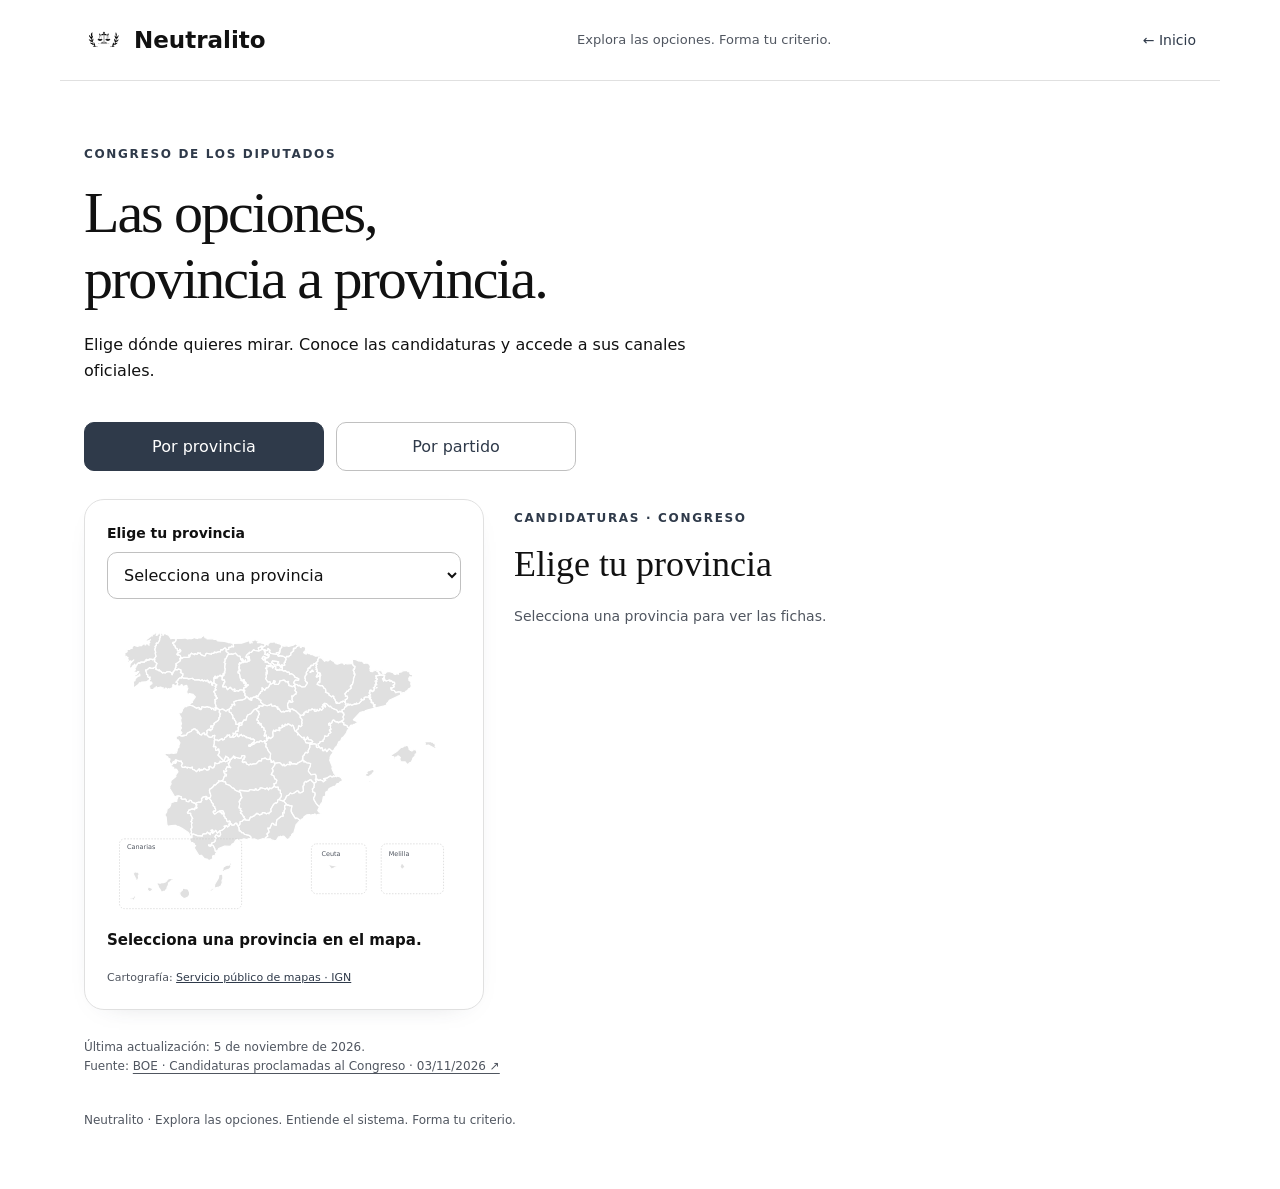
==== candidaturas/index.html @ b227cdcc "Añade candidaturas proclamadas al Congreso y acceso desde Inicio" ====
<!doctype html>
<html lang="es"><head><meta charset="utf-8"><meta name="viewport" content="width=device-width,initial-scale=1"><title>Candidaturas al Congreso · Neutralito</title><meta name="description" content="Consulta las candidaturas proclamadas al Congreso por provincia o por partido. Fuente: BOE de 3 de noviembre de 2026."><link rel="canonical" href="https://neutralito.github.io/candidaturas/"><link rel="icon" href="/favicon.png"><link rel="stylesheet" href="style.css"></head><body>
<a class="skip" href="#contenido">Saltar al contenido</a><header><a class="brand" href="/"><img src="assets/logo-neutralito.png" alt="">Neutralito</a><span>Explora las opciones. Forma tu criterio.</span><a class="back-home" href="/">← Inicio</a></header>
<main id="contenido"><section class="hero"><p class="eyebrow">CONGRESO DE LOS DIPUTADOS</p><h1>Las opciones,<br>provincia a provincia.</h1><p>Elige dónde quieres mirar. Conoce las candidaturas y accede a sus canales oficiales.</p></section>
<nav class="view-switch" aria-label="Cómo quieres consultar"><button id="by-province" aria-pressed="true">Por provincia</button><button id="by-party" aria-pressed="false">Por partido</button></nav>

<section id="province-view" class="province-layout"><section class="map-panel panel"><label for="province">Elige tu provincia</label><select id="province"></select><div id="province-map" class="geographic-map"></div><p id="map-selection" class="map-caption" aria-live="polite">Selecciona una provincia en el mapa.</p><p class="credit">Cartografía: <a href="https://mapas.fomento.gob.es/arcgis/rest/services/SIU/ENTIDADES_TERRITORIALES_EGRN/MapServer/2" target="_blank" rel="noopener noreferrer">Servicio público de mapas · IGN</a></p></section><section class="results"><p class="eyebrow">CANDIDATURAS · CONGRESO</p><h2 id="territory">Elige tu provincia</h2><p id="intro">Selecciona una provincia para ver las fichas.</p><div id="candidate-list"></div></section></section>
<section id="party-view" class="panel" hidden><label for="party">Elige un partido</label><select id="party"></select><div id="party-body" hidden class="party-layout"><section><div id="party-card"></div><button id="all-in-province">Ver todas las fichas de esta provincia →</button></section><section><h2>Dónde se presenta</h2><div id="party-map" class="geographic-map"></div><p id="party-location" class="map-caption"></p></section></div></section>
<p class="directory-source">Última actualización: <time datetime="2026-11-05">5 de noviembre de 2026</time>.<br>Fuente: <a href="https://www.boe.es/diario_boe/txt.php?id=BOE-A-2026-23103" target="_blank" rel="noopener noreferrer">BOE · Candidaturas proclamadas al Congreso · 03/11/2026 ↗</a></p>
<footer>Neutralito · Explora las opciones. Entiende el sistema. Forma tu criterio.</footer></main>
<script src="assets/map-data.js"></script><script src="assets/directory-data.js"></script><script src="app.js"></script></body></html>
---- candidaturas/style.css ----
:root{font-family:Manrope,system-ui,sans-serif;color:#182c30;background:#f7f8f5;line-height:1.6;font-size:16px}*{box-sizing:border-box}body{margin:0;background:radial-gradient(ellipse at 90% 0%,#e5f0e9,transparent 45%)}header{max-width:1160px;margin:auto;padding:20px 24px;border-bottom:1px solid #dce5df;display:flex;justify-content:space-between;align-items:center;gap:20px}header>span{font-size:13px;color:#526365}.brand{display:flex;align-items:center;gap:10px;font-size:23px;font-weight:750;color:inherit;text-decoration:none}.brand img{width:40px;height:40px;object-fit:contain}main{max-width:1160px;margin:auto;padding:24px}.notice{border:1px dashed #a2b6ac;border-radius:10px;padding:9px 14px;font-size:12px;letter-spacing:.05em;background:#fff9}.hero{padding:42px 0 32px;max-width:720px}.eyebrow{font-size:12px;font-weight:750;letter-spacing:.14em;color:#1b4d4f}h1,h2{font-family:Fraunces,Georgia,serif;line-height:1.14;font-weight:500}h1{font-size:clamp(38px,5.5vw,64px);margin:12px 0 20px;letter-spacing:-.035em}h2{font-size:29px;margin:8px 0 20px}h3{font-size:18px;line-height:1.35}p{margin:10px 0 16px}.hero>p:not(.eyebrow){max-width:620px}.muted,small,.meta{color:#526365;font-size:14px}.layout{display:grid;grid-template-columns:320px 1fr;gap:32px;align-items:start}.panel,.candidate{background:white;border:1px solid #dce5df;border-radius:20px;padding:25px;box-shadow:0 12px 32px -24px #182c3040}aside{position:sticky;top:18px}label{display:block;font-size:14px;font-weight:650;margin:16px 0 7px}input,select{width:100%;font:inherit;padding:12px;border:1px solid #9aafa5;border-radius:10px;background:#fff;color:inherit;min-width:0}button{font:inherit;cursor:pointer;border:1px solid #1b4d4f;border-radius:10px;background:#1b4d4f;color:white;padding:11px 16px;min-height:44px}button:hover{background:#2f6262}a{color:#1b4d4f}button:focus-visible,a:focus-visible,select:focus-visible,input:focus-visible,summary:focus-visible{outline:3px solid #cc7722;outline-offset:4px}.preview-controls{padding:0 0 18px;border-bottom:1px solid #dce5df}.preview-controls label{margin-top:0}.preview-controls small{display:block;margin-top:7px}.status{border-left:4px solid #1b4d4f;background:#eaf0ea;padding:18px 20px;margin:24px 0;border-radius:0 12px 12px 0}.status p:last-child{margin-bottom:0}.section-title{display:flex;align-items:center;justify-content:space-between;gap:10px}.pill{display:inline-block;font-size:12px;border-radius:20px;padding:5px 10px;border:1px solid #bacbc0;background:#f1f5f0}.candidate-head{display:flex;gap:16px;align-items:center;margin-bottom:18px}.candidate-head h3{margin:0}.candidate-head p{font-size:13px;margin:5px 0}.logo-slot{border:1px dashed #bacbc0;min-width:56px;height:56px;display:grid;place-items:center;color:#526365;font-size:12px;border-radius:12px}dl{font-size:14px}dt{font-weight:700;margin-top:12px}dd{margin:2px 0;color:#526365}.candidate>button{width:100%;margin-top:12px}.method{margin-top:40px}.three{display:grid;grid-template-columns:repeat(3,1fr);gap:28px}.three p{font-size:14px}footer{font-size:12px;color:#526365;padding:35px 0}dialog{border:1px solid #bacbc0;border-radius:20px;padding:28px;width:min(720px,calc(100% - 24px));max-height:90dvh;color:#182c30}dialog::backdrop{background:#182c3080}.dialog-top{display:flex;justify-content:space-between;align-items:center;gap:10px}.dialog-top button{background:white;color:#1b4d4f}.tabs{display:flex;gap:8px;flex-wrap:wrap;margin:24px 0}.tabs button{background:white;color:#1b4d4f;font-size:14px}.tabs button[aria-pressed=true]{background:#1b4d4f;color:white}#tab-content{background:#f1f5f0;padding:20px;border-radius:12px}.skip{position:absolute;top:-100px}.skip:focus{top:10px;background:white;padding:12px;z-index:3}summary{cursor:pointer;font-weight:650;font-size:14px}details p{font-size:14px}@media(max-width:760px){main{padding:16px}header{padding:15px 16px}header>span{display:none}.hero{padding:28px 0 20px}.layout{grid-template-columns:1fr;gap:28px}aside{position:static}.panel,.candidate{padding:20px}.three{grid-template-columns:1fr;gap:0}.section-title{align-items:start}.section-title h3{margin-top:3px}.tabs{gap:6px}dialog{padding:20px}.method{margin-top:28px}}
[hidden]{display:none!important}.view-switch{display:flex;gap:12px;margin:0 0 28px}.view-switch button{background:white;color:#1b4d4f;flex:1;max-width:240px}.view-switch button[aria-pressed=true]{background:#1b4d4f;color:white}.party-layout{display:grid;grid-template-columns:1fr 1.2fr;gap:35px;margin-top:30px}.tile-map{display:grid;grid-template-columns:1fr 1fr;gap:8px;margin:15px 0}.tile-map section{border:1px solid #dce5df;border-radius:9px;background:#f7f8f5;padding:7px}.tile-map h4{font-size:11px;margin:0 0 5px;color:#526365}.tile-map section>div{display:flex;gap:4px;flex-wrap:wrap}.tile-map button{background:#e6eae6;color:#182c30;border:2px solid transparent;padding:5px 7px;font-size:11px;min-height:36px;border-radius:5px}.tile-map button[aria-pressed=true]{border-color:#1b4d4f;background:white;font-weight:700}.tile-map button:hover{background:#d6e4d9}.map-legend{font-size:12px;color:#526365}.color-swatch{display:inline-block;width:32px;height:16px;border-radius:3px}#party-details{margin-bottom:15px}button:disabled{opacity:.55;cursor:default}@media(min-width:761px){#province-view{grid-template-columns:400px 1fr}}@media(max-width:760px){.party-layout{grid-template-columns:1fr}.view-switch button{max-width:none}.tile-map button{min-height:44px}.tile-map{gap:5px}}

/* Directorio provincial: mapa geográfico y fichas */
.province-layout{display:grid;grid-template-columns:minmax(0,1.25fr) minmax(300px,.85fr);gap:30px;align-items:start}.map-panel{position:sticky;top:18px;padding:22px}.map-panel label{margin-top:0}.geographic-map svg{display:block;width:100%;height:auto;overflow:visible;margin-top:18px}.province-shape{fill:#e5ece5;stroke:#fff;stroke-width:1.4;stroke-linejoin:round;cursor:pointer;transition:fill .15s;vector-effect:non-scaling-stroke;outline:none}.province-shape:hover{fill:#a9c6b6}.province-shape.selected{fill:var(--province-color);stroke:#182c30;stroke-width:2}.province-shape:focus-visible{stroke:#111;stroke-width:4;fill:#f5b96e}.geographic-map text{font:13px system-ui;fill:#526365;pointer-events:none}.inset-frame{fill:none;stroke:#cbd7cd;stroke-dasharray:3 3;pointer-events:none}.credit{font-size:11px;color:#526365;margin-bottom:0}.map-caption{font-size:15px;font-weight:700;min-height:25px}.results h2{font-size:36px;margin-top:5px}.results>p:not(.eyebrow){font-size:14px;color:#526365}.party-candidate{margin-bottom:16px;border-top:5px solid var(--party);transition:box-shadow .15s;background:linear-gradient(120deg,var(--party-soft),#fff 65%)}.party-candidate.active{box-shadow:0 0 0 2px var(--party)}.party-logo{width:76px;height:70px;flex-shrink:0;background:white;border-radius:12px;display:grid;place-items:center;padding:9px}.party-logo img{max-width:100%;max-height:54px;object-fit:contain}.party-short{font-size:12px;font-weight:800;letter-spacing:.08em;color:var(--party)}.candidate-head h3{font-size:19px;margin-top:3px}.candidate-location{font-size:13px;color:#526365}.official-link{display:block;text-decoration:none;font-weight:700;color:var(--party);border-top:1px solid #dce5df;padding-top:12px}.official-link>span{float:right}.official-link small{display:block;font-weight:400;font-size:12px;color:#526365}.map-action{background:var(--party)!important;border-color:var(--party)!important}.party-layout{margin-top:25px}.notice{font-size:12px}.hero{padding-top:30px;padding-bottom:22px}.hero h1{font-size:clamp(38px,5vw,58px)}#all-in-province{margin-top:18px}.party-candidate .candidate-head{margin-bottom:10px}@media(max-width:760px){.province-layout{grid-template-columns:1fr;gap:28px}.map-panel{position:static;padding:17px}.geographic-map svg{margin-top:8px}.results h2{font-size:32px}.party-candidate{padding:19px}.party-logo{width:65px;height:65px}.candidate-head h3{font-size:18px}.hero{padding-top:23px}.map-caption{margin-bottom:6px}.geographic-map text{font-size:14px}}

#province-map .province-shape{fill:#e6e6e4}#province-map .province-shape:hover{fill:#e5d6a7}#province-map .province-shape.selected{fill:#d6b65c}#province-map .province-shape:focus-visible{stroke:#182c30;stroke-width:4}

#party-map .province-shape.party-coverage{fill:var(--province-color)}#party-map .province-shape.party-coverage:hover{filter:brightness(1.15)}

.party-candidate .party-logo:has(img[src*='escanos']),.party-candidate .party-logo:has(img[src*='frente']),.party-candidate .party-logo:has(img[src*='d21']){width:110px}.party-candidate .party-logo img{width:100%;height:auto}.party-short{overflow-wrap:anywhere}
/* Variantes de marca: preservar lectura de logos sin deformar los originales. */
.party-short,.official-link{color:var(--party-ink,var(--party))}.party-brand-wide .candidate-head{flex-direction:column;align-items:flex-start;gap:12px}.party-brand-wide .party-logo{width:190px;height:108px;padding:0;background:white}.party-brand-wide .party-logo img{width:190px;height:auto;max-height:none;max-width:100%;object-fit:contain}.party-logo:has(img[src*='iustitia-color']){width:90px;height:90px;padding:0}.party-logo:has(img[src*='iustitia-color']) img{width:100%;max-height:none;border-radius:10px}@media(max-width:380px){.party-brand-wide .party-logo{width:180px;height:100px}}
/* Selección territorial: contorno negro visible en ambas vistas. */
.geographic-map .province-shape[aria-pressed="true"]{stroke:#000;stroke-width:3;paint-order:stroke fill;vector-effect:non-scaling-stroke}
.geographic-map .province-shape[aria-pressed="true"]:focus-visible{stroke:#000;stroke-width:4}
/* Todos los límites provinciales, incluidos islas y ciudades autónomas. */
.geographic-map .province-shape{stroke:#000;stroke-width:1.2;paint-order:fill stroke;vector-effect:non-scaling-stroke}
.geographic-map .province-shape[aria-pressed="true"]{stroke:#000;stroke-width:3;paint-order:fill stroke}
.geographic-map .province-shape:focus-visible{stroke:#000;stroke-width:4}
/* Capa de contornos sobre todos los rellenos: ningún vecino oculta un límite. */
.geographic-map svg .province-shape{stroke:none!important}
.province-borders{pointer-events:none}
.geographic-map .province-boundary{fill:none;stroke:#000;stroke-width:1.2;stroke-linecap:round;stroke-linejoin:round;vector-effect:non-scaling-stroke;pointer-events:none}
.geographic-map .province-boundary.boundary-selected{stroke-width:3}
/* Límites ligeros sobre rellenos; selección completa con contraste oscuro. */
.geographic-map .province-boundary{stroke:#fff;stroke-width:1.15}
.geographic-map .province-boundary.boundary-selected{stroke:#26322f;stroke-width:2.5}
#province-map .province-shape:hover{fill:#eee3c4}
/* La selección mantiene el lenguaje de límites blancos. */
.geographic-map .province-boundary.boundary-selected{stroke:#fff;stroke-width:2.8}
/* 28/10/2026: continuidad cromática con la variante clara V7. */
:root{color:#111111;background:#ffffff}
body{color:#111111;background:#ffffff}
header{border-color:#e0e0e0}header>span,.muted,small,.meta,footer,.credit,.candidate-location,.results>p:not(.eyebrow){color:#505660}
.eyebrow,a{color:#2f3a4a}
.panel,.candidate{background:#ffffff;border-color:#e0e0e0;box-shadow:0 8px 30px -24px #2f3a4a65}
input,select{color:#111111;background:#ffffff;border-color:#c0c0c0}
button{background:#2f3a4a;border-color:#2f3a4a;color:#ffffff}button:hover{background:#414e60}
.view-switch button{background:#ffffff;color:#2f3a4a;border-color:#c0c0c0}
.view-switch button:hover{background:#f3f3f3}
.view-switch button[aria-pressed=true]{background:#2f3a4a;color:#ffffff;border-color:#2f3a4a}
button:focus-visible,a:focus-visible,select:focus-visible,input:focus-visible,summary:focus-visible{outline-color:#2f3a4a}
.party-candidate{background:#ffffff;border-top-color:var(--party)}
.party-short,.official-link{color:var(--party-ink,var(--party))}.official-link{border-top-color:#e0e0e0}.official-link small{color:#505660}
.geographic-map text{fill:#505660}.inset-frame{stroke:#c0c0c0}
.geographic-map .province-shape,#province-map .province-shape{fill:#e0e0e0}
.geographic-map .province-shape:hover,#province-map .province-shape:hover{fill:#c0c0c0}
#province-map .province-shape.selected{fill:#2f3a4a}
#party-map .province-shape.party-coverage{fill:var(--province-color)}
#party-map .province-shape.party-coverage:hover{filter:brightness(1.12)}
#province-map .province-shape:focus-visible{fill:#2f3a4a}
.geographic-map .province-boundary{stroke:#ffffff}.geographic-map .province-boundary.boundary-selected{stroke:#ffffff}
/* 28/10: conservar tarjetas originales y selección dorada; botones azules. */
.party-candidate{background:linear-gradient(120deg,var(--party-soft),#fff 65%);border-top-color:var(--party)}
#province-map .province-shape.selected{fill:#d6b65c}
#province-map .province-shape:hover{fill:#eee3c4}
#province-map .province-shape:focus-visible{fill:#d6b65c}
.coalition-members{padding:12px 0;border-top:1px solid #e0e0e0;margin-bottom:12px}.coalition-members summary{color:#2f3a4a}.coalition-members p{font-size:13px;line-height:1.7;margin:10px 0}.coalition-members a,.ballot-source{font-size:12px;color:#505660}.ballot-source{display:block;margin-top:13px;text-decoration:none}.ballot-source:hover{text-decoration:underline}.party-logo.wordmark{padding:8px;color:var(--party-ink,var(--party));font-size:12px;font-weight:800;line-height:1.25;text-align:center;overflow-wrap:anywhere;background:var(--party-soft)!important}.candidate-head>div:last-child{min-width:0}.candidate-head h3{overflow-wrap:anywhere}
.party-brand-landscape .party-logo{width:124px;height:80px;padding:9px}.party-brand-landscape .party-logo img{max-height:62px;max-width:100%;width:100%;object-fit:contain}@media(max-width:380px){.party-brand-landscape .candidate-head{flex-direction:column;align-items:flex-start}.party-brand-landscape .party-logo{width:155px}}
/* SALF contenido; el resto conserva los tamaños individuales anteriores. */
.party-brand-wide:has(img[src*='salf']) .candidate-head{flex-direction:row;align-items:center;gap:15px}
.party-brand-wide:has(img[src*='salf']) .party-logo{width:112px;height:74px;padding:6px;flex:0 0 112px}
.party-brand-wide:has(img[src*='salf']) .party-logo img{width:100%;height:auto;max-width:100%;max-height:62px;object-fit:contain}
@media(max-width:380px){.party-brand-wide:has(img[src*='salf']) .candidate-head{flex-direction:column;align-items:flex-start}.party-brand-wide:has(img[src*='salf']) .party-logo{flex:0 0 74px}}

.directory-source{font-size:12px;color:#505660;margin:-12px 0 26px}.directory-source a{color:#505660;text-underline-offset:3px}

.directory-source{margin:28px 0 0}

.back-home{font-size:14px;color:#2f3a4a;text-decoration:none;white-space:nowrap}.back-home:hover{text-decoration:underline}
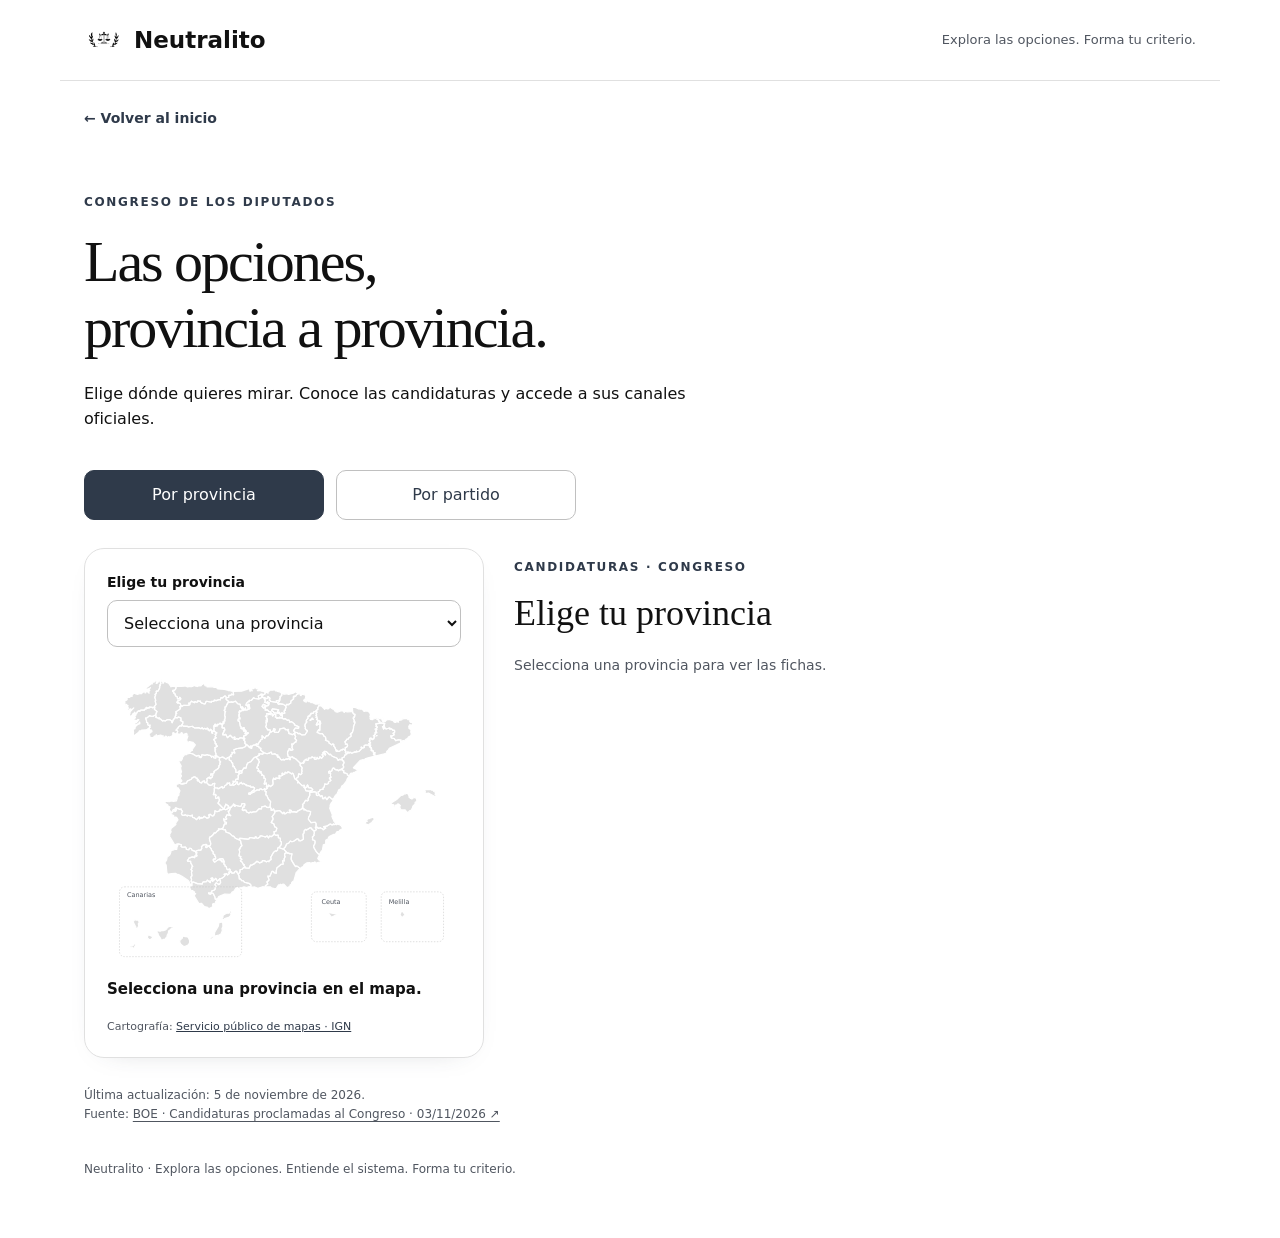
==== commit 9711294c: "Centra Guía de candidaturas y unifica acceso de vuelta al inicio" ====
--- a/candidaturas/index.html
+++ b/candidaturas/index.html
@@ -1,7 +1,8 @@
 <!doctype html>
 <html lang="es"><head><meta charset="utf-8"><meta name="viewport" content="width=device-width,initial-scale=1"><title>Candidaturas al Congreso · Neutralito</title><meta name="description" content="Consulta las candidaturas proclamadas al Congreso por provincia o por partido. Fuente: BOE de 3 de noviembre de 2026."><link rel="canonical" href="https://neutralito.github.io/candidaturas/"><link rel="icon" href="/favicon.png"><link rel="stylesheet" href="style.css"></head><body>
-<a class="skip" href="#contenido">Saltar al contenido</a><header><a class="brand" href="/"><img src="assets/logo-neutralito.png" alt="">Neutralito</a><span>Explora las opciones. Forma tu criterio.</span><a class="back-home" href="/">← Inicio</a></header>
-<main id="contenido"><section class="hero"><p class="eyebrow">CONGRESO DE LOS DIPUTADOS</p><h1>Las opciones,<br>provincia a provincia.</h1><p>Elige dónde quieres mirar. Conoce las candidaturas y accede a sus canales oficiales.</p></section>
+<a class="skip" href="#contenido">Saltar al contenido</a><header><a class="brand" href="/"><img src="assets/logo-neutralito.png" alt="">Neutralito</a><span>Explora las opciones. Forma tu criterio.</span></header>
+<main id="contenido">
+    <a class="page-back" href="/">← Volver al inicio</a><section class="hero"><p class="eyebrow">CONGRESO DE LOS DIPUTADOS</p><h1>Las opciones,<br>provincia a provincia.</h1><p>Elige dónde quieres mirar. Conoce las candidaturas y accede a sus canales oficiales.</p></section>
 <nav class="view-switch" aria-label="Cómo quieres consultar"><button id="by-province" aria-pressed="true">Por provincia</button><button id="by-party" aria-pressed="false">Por partido</button></nav>
 
 <section id="province-view" class="province-layout"><section class="map-panel panel"><label for="province">Elige tu provincia</label><select id="province"></select><div id="province-map" class="geographic-map"></div><p id="map-selection" class="map-caption" aria-live="polite">Selecciona una provincia en el mapa.</p><p class="credit">Cartografía: <a href="https://mapas.fomento.gob.es/arcgis/rest/services/SIU/ENTIDADES_TERRITORIALES_EGRN/MapServer/2" target="_blank" rel="noopener noreferrer">Servicio público de mapas · IGN</a></p></section><section class="results"><p class="eyebrow">CANDIDATURAS · CONGRESO</p><h2 id="territory">Elige tu provincia</h2><p id="intro">Selecciona una provincia para ver las fichas.</p><div id="candidate-list"></div></section></section>
--- a/candidaturas/style.css
+++ b/candidaturas/style.css
@@ -69,3 +69,5 @@
 .directory-source{margin:28px 0 0}
 
 .back-home{font-size:14px;color:#2f3a4a;text-decoration:none;white-space:nowrap}.back-home:hover{text-decoration:underline}
+
+.page-back{display:inline-flex;align-items:center;gap:.5rem;color:#2f3a4a;font-size:.875rem;font-weight:600;text-decoration:none;margin-bottom:1.5rem}.page-back:hover{text-decoration:underline}.page-back:focus-visible{outline:2px solid #2f3a4a;outline-offset:4px}
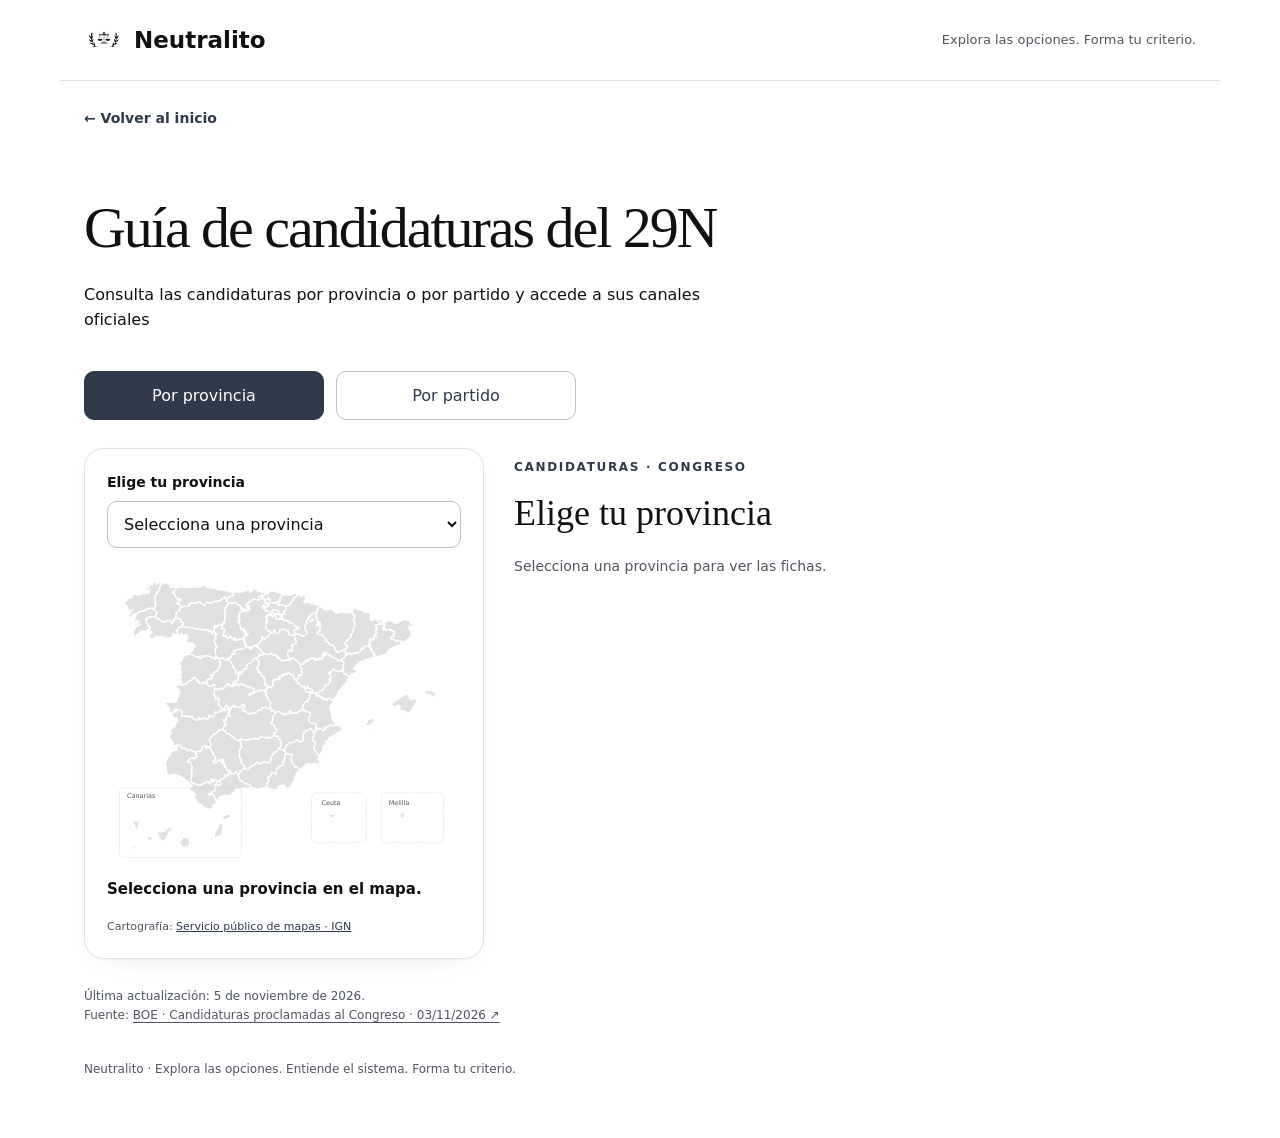
==== commit 931bc66a: "Actualiza el título y la cabecera de la guía del 29N" ====
--- a/candidaturas/index.html
+++ b/candidaturas/index.html
@@ -1,8 +1,8 @@
 <!doctype html>
-<html lang="es"><head><meta charset="utf-8"><meta name="viewport" content="width=device-width,initial-scale=1"><title>Candidaturas al Congreso · Neutralito</title><meta name="description" content="Consulta las candidaturas proclamadas al Congreso por provincia o por partido. Fuente: BOE de 3 de noviembre de 2026."><link rel="canonical" href="https://neutralito.github.io/candidaturas/"><link rel="icon" href="/favicon.png"><link rel="stylesheet" href="style.css"></head><body>
+<html lang="es"><head><meta charset="utf-8"><meta name="viewport" content="width=device-width,initial-scale=1"><title>Guía de candidaturas del 29N · Neutralito</title><meta name="description" content="Consulta las candidaturas proclamadas al Congreso por provincia o por partido. Fuente: BOE de 3 de noviembre de 2026."><link rel="canonical" href="https://neutralito.github.io/candidaturas/"><link rel="icon" href="/favicon.png"><link rel="stylesheet" href="style.css"></head><body>
 <a class="skip" href="#contenido">Saltar al contenido</a><header><a class="brand" href="/"><img src="assets/logo-neutralito.png" alt="">Neutralito</a><span>Explora las opciones. Forma tu criterio.</span></header>
 <main id="contenido">
-    <a class="page-back" href="/">← Volver al inicio</a><section class="hero"><p class="eyebrow">CONGRESO DE LOS DIPUTADOS</p><h1>Las opciones,<br>provincia a provincia.</h1><p>Elige dónde quieres mirar. Conoce las candidaturas y accede a sus canales oficiales.</p></section>
+    <a class="page-back" href="/">← Volver al inicio</a><section class="hero"><h1>Guía de candidaturas del 29N</h1><p>Consulta las candidaturas por provincia o por partido y accede a sus canales oficiales</p></section>
 <nav class="view-switch" aria-label="Cómo quieres consultar"><button id="by-province" aria-pressed="true">Por provincia</button><button id="by-party" aria-pressed="false">Por partido</button></nav>
 
 <section id="province-view" class="province-layout"><section class="map-panel panel"><label for="province">Elige tu provincia</label><select id="province"></select><div id="province-map" class="geographic-map"></div><p id="map-selection" class="map-caption" aria-live="polite">Selecciona una provincia en el mapa.</p><p class="credit">Cartografía: <a href="https://mapas.fomento.gob.es/arcgis/rest/services/SIU/ENTIDADES_TERRITORIALES_EGRN/MapServer/2" target="_blank" rel="noopener noreferrer">Servicio público de mapas · IGN</a></p></section><section class="results"><p class="eyebrow">CANDIDATURAS · CONGRESO</p><h2 id="territory">Elige tu provincia</h2><p id="intro">Selecciona una provincia para ver las fichas.</p><div id="candidate-list"></div></section></section>
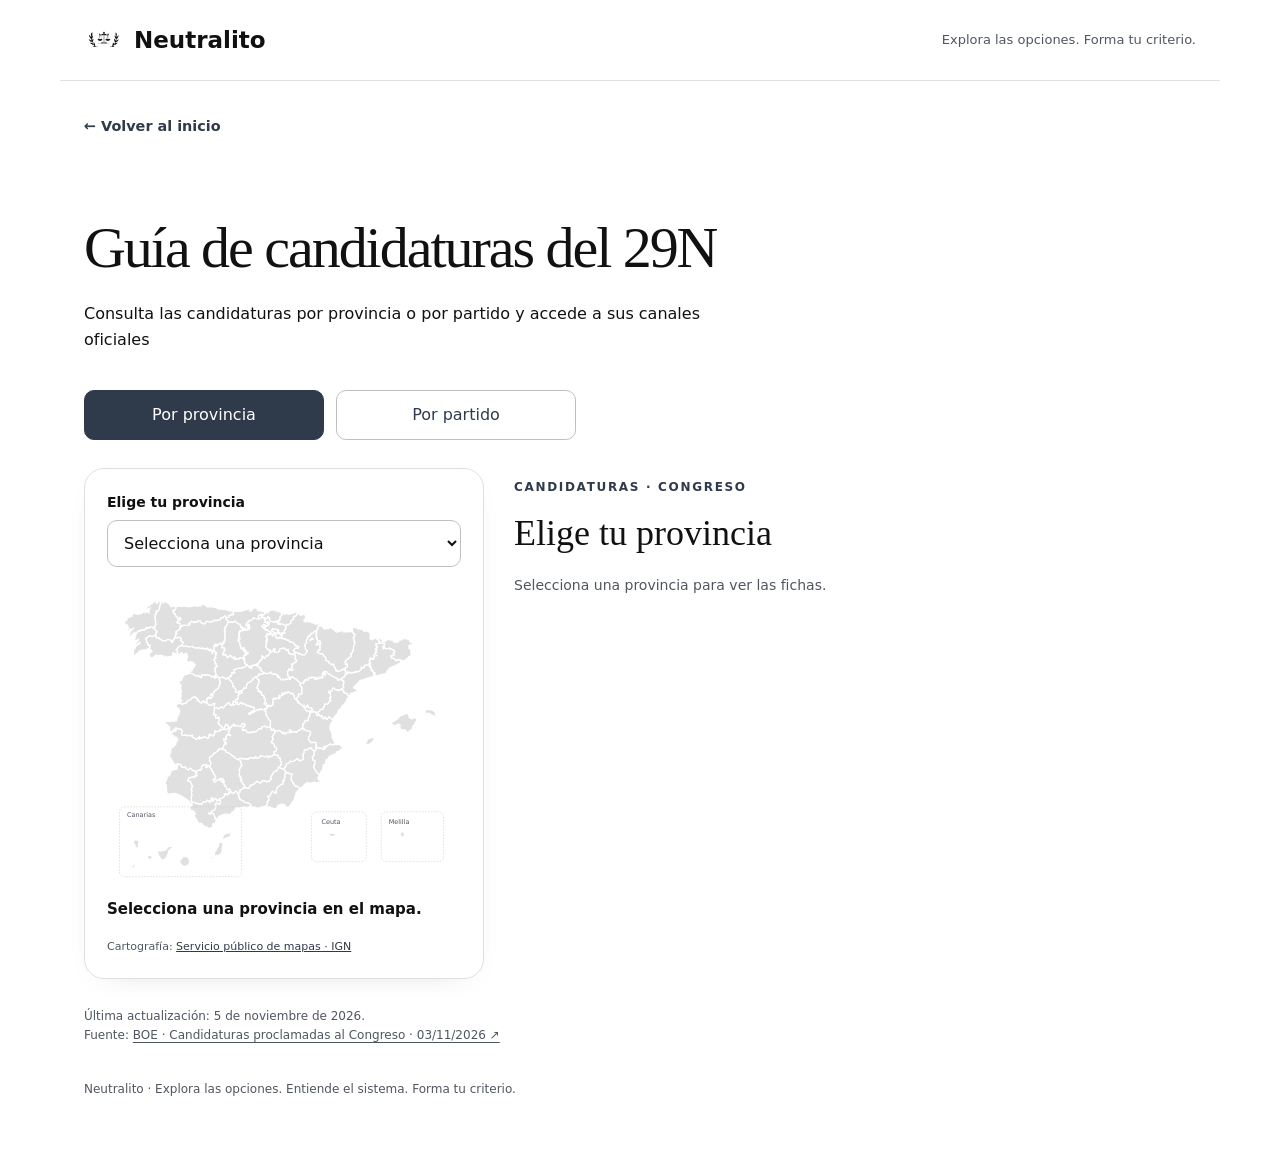
==== commit 51970144: "Publica mapa de opciones políticas, Inicio electoral y navegación uniforme" ====
--- a/candidaturas/index.html
+++ b/candidaturas/index.html
@@ -1,17 +1,31 @@
 <!doctype html>
-<html lang="es"><head><meta charset="utf-8"><meta name="viewport" content="width=device-width,initial-scale=1"><title>Guía de candidaturas del 29N · Neutralito</title><meta name="description" content="Consulta las candidaturas proclamadas al Congreso por provincia o por partido. Fuente: BOE de 3 de noviembre de 2026."><link rel="canonical" href="https://neutralito.github.io/candidaturas/"><link rel="icon" href="/favicon.png"><link rel="stylesheet" href="style.css"></head><body>
+<html lang="es"><head><meta charset="utf-8"><meta name="viewport" content="width=device-width,initial-scale=1"><title>Guía de candidaturas del 29N · Neutralito</title><meta name="description" content="Consulta las candidaturas proclamadas al Congreso por provincia o por partido. Fuente: BOE de 3 de noviembre de 2026."><link rel="canonical" href="https://neutralito.github.io/candidaturas/"><link rel="icon" href="/favicon.png"><link rel="stylesheet" href="style.css?v=20261121"><link rel="stylesheet" href="/navigation.css?v=20261122">
+</head><body>
 <a class="skip" href="#contenido">Saltar al contenido</a><header><a class="brand" href="/"><img src="assets/logo-neutralito.png" alt="">Neutralito</a><span>Explora las opciones. Forma tu criterio.</span></header>
 <main id="contenido">
     <a class="page-back" href="/">← Volver al inicio</a><section class="hero"><h1>Guía de candidaturas del 29N</h1><p>Consulta las candidaturas por provincia o por partido y accede a sus canales oficiales</p></section>
 <nav class="view-switch" aria-label="Cómo quieres consultar"><button id="by-province" aria-pressed="true">Por provincia</button><button id="by-party" aria-pressed="false">Por partido</button></nav>
 
-<section id="province-view" class="province-layout"><section class="map-panel panel"><label for="province">Elige tu provincia</label><select id="province"></select><div id="province-map" class="geographic-map"></div><p id="map-selection" class="map-caption" aria-live="polite">Selecciona una provincia en el mapa.</p><p class="credit">Cartografía: <a href="https://mapas.fomento.gob.es/arcgis/rest/services/SIU/ENTIDADES_TERRITORIALES_EGRN/MapServer/2" target="_blank" rel="noopener noreferrer">Servicio público de mapas · IGN</a></p></section><section class="results"><p class="eyebrow">CANDIDATURAS · CONGRESO</p><h2 id="territory">Elige tu provincia</h2><p id="intro">Selecciona una provincia para ver las fichas.</p><div id="candidate-list"></div></section></section>
-<section id="party-view" class="panel" hidden><label for="party">Elige un partido</label><select id="party"></select><div id="party-body" hidden class="party-layout"><section><div id="party-card"></div><button id="all-in-province">Ver todas las fichas de esta provincia →</button></section><section><h2>Dónde se presenta</h2><div id="party-map" class="geographic-map"></div><p id="party-location" class="map-caption"></p></section></div></section>
+<section id="province-view" class="province-layout"><section class="map-panel panel"><label for="province">Elige tu provincia</label><select id="province"></select><div id="province-map" class="geographic-map"></div><p id="map-selection" class="map-caption" aria-live="polite">Selecciona una provincia en el mapa.</p><p class="credit">Cartografía: <a href="https://mapas.fomento.gob.es/arcgis/rest/services/SIU/ENTIDADES_TERRITORIALES_EGRN/MapServer/2" target="_blank" rel="noopener noreferrer">Servicio público de mapas · IGN</a></p></section><section class="results"><p class="eyebrow">CANDIDATURAS · CONGRESO</p><h2 id="territory">Elige tu provincia</h2><p id="intro">Selecciona una provincia para ver las fichas.</p><div id="candidate-list"></div><div id="province-share" class="province-share" hidden>
+  <h3 id="share-heading"></h3><p>Compártele esta lista de candidaturas al Congreso para el 29N.</p>
+  <button id="share-province" aria-controls="share-options" aria-expanded="false" class="share-province" type="button">↗ Compartir esta provincia</button>
+  <div id="share-options" class="share-options" hidden>
+    <p>Comparte la lista de candidaturas de <strong id="share-territory"></strong></p>
+    <div class="share-actions"><a id="share-whatsapp" target="_blank" rel="noopener noreferrer">WhatsApp ↗</a><a id="share-telegram" target="_blank" rel="noopener noreferrer">Telegram ↗</a><button id="copy-province-link" type="button">Copiar enlace</button></div>
+    <label for="province-share-url">Enlace a esta provincia</label><input id="province-share-url" readonly type="url">
+  </div>
+  <p id="share-status" class="search-status" role="status"></p>
+</div></section></section>
+<section id="party-view" class="panel" hidden>
+  <div class="party-picker">
+    <label for="party-search">Busca o elige un partido</label>
+    <input id="party-search" type="search" placeholder="Escribe un nombre o unas siglas" autocomplete="off" aria-controls="party-results" aria-describedby="party-search-status">
+    <p id="party-search-status" class="search-status" role="status"></p>
+    <div id="party-results" class="party-results" aria-label="Partidos encontrados" hidden></div>
+  </div>
+  <div id="party-body" hidden class="party-layout"><section><div id="party-card"></div><button id="all-in-province">Ver todas las fichas de esta provincia →</button></section><section><h2>Dónde se presenta</h2><div id="party-map" class="geographic-map"></div><p id="party-location" class="map-caption"></p></section></div>
+</section>
 <p class="directory-source">Última actualización: <time datetime="2026-11-05">5 de noviembre de 2026</time>.<br>Fuente: <a href="https://www.boe.es/diario_boe/txt.php?id=BOE-A-2026-23103" target="_blank" rel="noopener noreferrer">BOE · Candidaturas proclamadas al Congreso · 03/11/2026 ↗</a></p>
 <footer>Neutralito · Explora las opciones. Entiende el sistema. Forma tu criterio.</footer></main>
-<script src="assets/map-data.js"></script><script src="assets/directory-data.js"></script><script src="app.js"></script></body></html>
-
-
-
-
-
+<script src="assets/map-data.js"></script><script src="assets/directory-data.js"></script><script src="app.js?v=20261122"></script><script defer src="/navigation.js?v=20261122"></script>
+</body></html>
--- a/candidaturas/style.css
+++ b/candidaturas/style.css
@@ -68,6 +68,36 @@
 
 .directory-source{margin:28px 0 0}
 
-.back-home{font-size:14px;color:#2f3a4a;text-decoration:none;white-space:nowrap}.back-home:hover{text-decoration:underline}
+/* Búsqueda y compartir provincia, vista previa. */
+.party-controls { display: grid; grid-template-columns: 1fr 1fr; gap: 20px; align-items: start; margin-bottom: 24px; }
+#party-search, #province-share-url { box-sizing: border-box; width: 100%; min-height: 48px; padding: 12px 14px; border: 1px solid #d5dae0; border-radius: 12px; background: #fff; color: #253142; font: inherit; }
+#party-search:focus-visible, #province-share-url:focus-visible { outline: 2px solid #53657b; outline-offset: 3px; }
+.search-status { font-size: .85rem; color: #526071; margin: 8px 0 0; }
+.search-status:empty { display: none; }
+.province-share { margin: 18px 0 24px; }
+.share-province { display: inline-flex; align-items: center; gap: 8px; background: #2f3a4a; color: #fff; border: 1px solid #2f3a4a; border-radius: 12px; padding: 12px 18px; font: inherit; font-weight: 600; cursor: pointer; }
+.share-province:hover { background: #435167; }
+.share-options { margin-top: 12px; padding: 18px; border: 1px solid #dce1e7; border-radius: 14px; background: #f7f8fa; }
+.share-options p { margin-top: 0; }
+.share-actions { display: flex; flex-wrap: wrap; gap: 10px; margin: 14px 0 18px; }
+.share-actions a, .share-actions button { display: inline-flex; align-items: center; min-height: 44px; padding: 9px 14px; border: 1px solid #c8d0da; border-radius: 10px; color: #2f3a4a; background: #fff; text-decoration: none; font: inherit; cursor: pointer; box-sizing: border-box; }
+.share-actions a:hover, .share-actions button:hover { background: #e9edf2; }
+.share-options label { font-size: .8rem; }
+#province-share-url { min-height: 42px; font-size: .85rem; }
+@media (max-width: 700px) { .party-controls { grid-template-columns: 1fr; gap: 16px; } .share-province { width: 100%; justify-content: center; } }
+
+/* Buscador con elección directa y mensaje final para compartir. */
+.party-picker { max-width: 720px; margin-bottom: 24px; }
+.party-results { max-height: 360px; overflow-y: auto; margin-top: 10px; border: 1px solid #dce1e7; border-radius: 14px; background: #fff; }
+.party-result { display: flex; align-items: center; gap: 14px; width: 100%; min-height: 76px; padding: 12px 16px; border: 0; border-bottom: 1px solid #e7eaf0; border-radius: 0; text-align: left; background: #fff; color: #253142; font: inherit; cursor: pointer; }
+.party-result:last-child { border-bottom: 0; }
+.party-result:hover, .party-result:focus-visible { background: #f0f3f6; box-shadow: inset 4px 0 var(--result-party); outline: 2px solid #53657b; outline-offset: -2px; }
+.party-result-logo { display: flex; align-items: center; justify-content: center; width: 58px; height: 44px; flex-shrink: 0; background: white; border-radius: 6px; overflow: hidden; font-size: .7rem; }
+.party-result-logo img { width: 100%; height: 100%; object-fit: contain; }
+.party-result-name { display: block; margin-top: 4px; font-size: .85rem; line-height: 1.4; color: #526071; }
+.province-share { margin-top: 28px; padding: 24px; background: #f4f6f8; border: 1px solid #dce1e7; border-radius: 18px; }
+.province-share h3 { font-size: 1.2rem; line-height: 1.35; margin: 0 0 10px; }
+.province-share > p { margin: 0 0 16px; }
+@media (max-width: 700px) { .province-share { padding: 18px; } .share-province { white-space: normal; text-align: center; } }
 
 .page-back{display:inline-flex;align-items:center;gap:.5rem;color:#2f3a4a;font-size:.875rem;font-weight:600;text-decoration:none;margin-bottom:1.5rem}.page-back:hover{text-decoration:underline}.page-back:focus-visible{outline:2px solid #2f3a4a;outline-offset:4px}
--- a/navigation.css
+++ b/navigation.css
@@ -0,0 +1,5 @@
+/* Mismo regreso al inicio en todas las herramientas. */
+a.page-back,a.back-home{display:inline-flex;align-items:center;gap:8px;min-height:44px;font-family:Manrope,system-ui,sans-serif;font-size:14.4px;font-weight:650;line-height:1.5;letter-spacing:normal;color:#2f3a4a;text-decoration:none}
+a.page-back:hover,a.back-home:hover{text-decoration:underline;text-underline-offset:4px}
+a.page-back:focus-visible,a.back-home:focus-visible{outline:2px solid #2f3a4a;outline-offset:4px}
+a.page-back svg,a.back-home svg{display:none}
